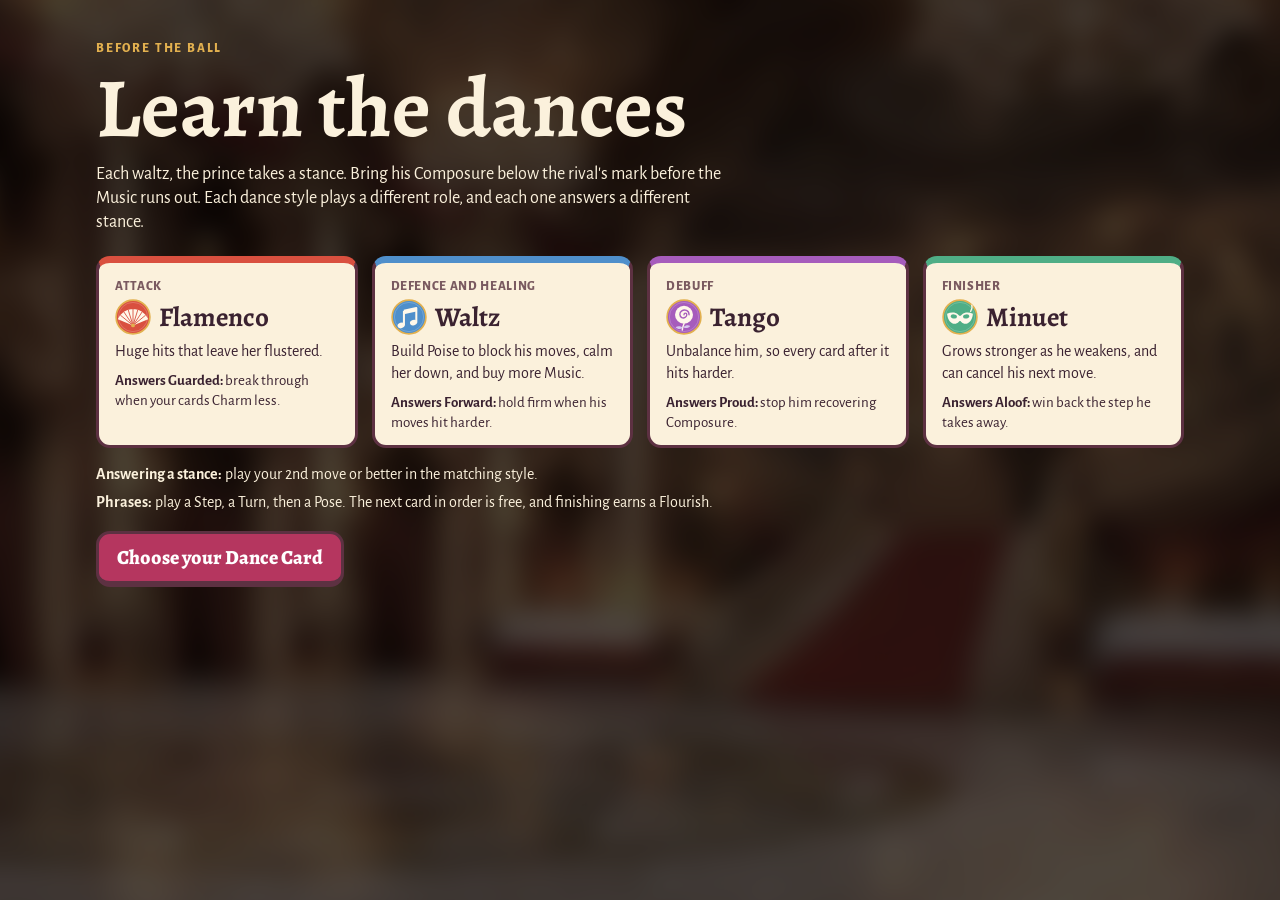
==== webapp/index.html @ 8c0071e8 "Add In Waiting concept Playable concept of the Ball, the game plan and the rules prototype. Placehol" ====
<!doctype html>
<html lang="en">
<head>
  <meta charset="utf-8">
  <meta name="viewport" content="width=device-width, initial-scale=1">
  <title>In Waiting: The Ball</title>
  <link rel="preconnect" href="https://fonts.googleapis.com">
  <link href="https://fonts.googleapis.com/css2?family=Alegreya:wght@500;700;800&family=Alegreya+Sans:wght@500;700;800&display=swap" rel="stylesheet">
  <link rel="stylesheet" href="style.css">
</head>
<body>
  <section id="intro" class="screen">
    <div class="setup-inner intro-inner">
      <p class="eyebrow">Before the Ball</p>
      <h1>Learn the dances</h1>
      <p class="lede">Each waltz, the prince takes a stance. Bring his Composure below the rival's mark before the Music runs out. Each dance style plays a different role, and each one answers a different stance.</p>
      <div class="styles">
        <article class="style-card" style="--accent: var(--flamenco)">
          <span class="role">Attack</span>
          <h2><img class="style-logo-big" src="assets/icons/flamenco.svg" alt="">Flamenco</h2>
          <p>Huge hits that leave her flustered.</p>
          <p class="answers"><strong>Answers Guarded:</strong> break through when your cards Charm less.</p>
        </article>
        <article class="style-card" style="--accent: var(--waltz)">
          <span class="role">Defence and healing</span>
          <h2><img class="style-logo-big" src="assets/icons/waltz.svg" alt="">Waltz</h2>
          <p>Build Poise to block his moves, calm her down, and buy more Music.</p>
          <p class="answers"><strong>Answers Forward:</strong> hold firm when his moves hit harder.</p>
        </article>
        <article class="style-card" style="--accent: var(--tango)">
          <span class="role">Debuff</span>
          <h2><img class="style-logo-big" src="assets/icons/tango.svg" alt="">Tango</h2>
          <p>Unbalance him, so every card after it hits harder.</p>
          <p class="answers"><strong>Answers Proud:</strong> stop him recovering Composure.</p>
        </article>
        <article class="style-card" style="--accent: var(--minuet)">
          <span class="role">Finisher</span>
          <h2><img class="style-logo-big" src="assets/icons/minuet.svg" alt="">Minuet</h2>
          <p>Grows stronger as he weakens, and can cancel his next move.</p>
          <p class="answers"><strong>Answers Aloof:</strong> win back the step he takes away.</p>
        </article>
      </div>
      <div class="basics">
        <p><strong>Answering a stance:</strong> play your 2nd move or better in the matching style.</p>
        <p><strong>Phrases:</strong> play a Step, a Turn, then a Pose. The next card in order is free, and finishing earns a Flourish.</p>
      </div>
      <button id="introGo" class="end-button">Choose your Dance Card</button>
    </div>
  </section>

  <section id="setup" class="screen" hidden>
    <div class="setup-inner">
      <p class="eyebrow">Proof of concept</p>
      <h1>The Ball</h1>
      <p class="lede">Three rounds of three waltzes with the prince. Before each round, the rival dances with him, and where she leaves his Composure sets your gold mark. Beat it before the Music runs out to earn Hearts, or reach 0 to sweep him off his feet. Your total Hearts decide how the night ends.</p>
      <h2>Choose your Dance Card</h2>
      <div id="builds" class="builds"></div>
      <p class="fine">These decks stand in for a month of preparation.</p>
    </div>
  </section>

  <section id="ball" class="screen" hidden>
    <div id="stage" class="stage">
      <svg id="stageSvg" viewBox="0 0 800 400" preserveAspectRatio="xMidYMax slice" role="img" aria-label="The couple dancing">
        <defs>
          <radialGradient id="spot">
            <stop offset="0%" stop-color="#fff3d2" stop-opacity=".9"/>
            <stop offset="55%" stop-color="#ffe6b4" stop-opacity=".42"/>
            <stop offset="100%" stop-color="#ffe6b4" stop-opacity="0"/>
          </radialGradient>
          <linearGradient id="shade" x1="0" y1="0" x2="0" y2="1">
            <stop offset="0%" stop-color="#12050b" stop-opacity=".78"/>
            <stop offset="55%" stop-color="#12050b" stop-opacity=".42"/>
            <stop offset="100%" stop-color="#12050b" stop-opacity=".22"/>
          </linearGradient>
          <radialGradient id="glow" cx="50%" cy="50%" r="72%">
            <stop offset="55%" stop-color="#000" stop-opacity="0"/>
            <stop offset="100%" stop-color="#14060c" stop-opacity=".62"/>
          </radialGradient>
        </defs>
        <g id="arches">
          <image href="assets/reference/ballroom.jpg" x="-30" y="-124" width="860" height="520" preserveAspectRatio="xMidYMax slice"/>
        </g>
        <rect width="800" height="400" fill="url(#shade)"/>
        <rect width="800" height="400" fill="url(#glow)"/>
        <g id="couple" transform="translate(400 276) scale(.72) translate(-400 -344)">
          <ellipse cx="400" cy="230" rx="185" ry="165" fill="url(#spot)"/>
          <ellipse cx="400" cy="350" rx="150" ry="10" fill="#000" opacity=".3"/>
          <image id="mistress" class="dancer" x="205" y="64" width="390" height="290" preserveAspectRatio="xMidYMax meet"/>
        </g>
      </svg>
      <div id="floaters"></div>
    </div>

    <figure class="portrait left">
      <img id="leftFace" src="assets/reference/mistress.png" alt="Your mistress">
    </figure>
    <figure id="princePortrait" class="portrait right">
      <img id="princeFace" src="assets/reference/prince.png" alt="The prince">
    </figure>
    <div id="leftName" class="namecard">Your Mistress</div>
    <div id="intent" class="intent"></div>
    <div id="speech" class="speech" hidden></div>
    <div id="herSpeech" class="speech her-speech" hidden></div>

    <header class="topbar">
      <div class="top-left"><strong>The Ball</strong><span id="danceLabel"></span></div>
      <div class="top-mid"><span class="heart">&#9829;</span><span id="hearts">0</span></div>
      <div class="top-actions">
        <details class="dev-menu">
          <summary class="top-button">Dev</summary>
          <div class="dev-panel">
            <label class="dev-mood">Mood
              <select id="devMood">
                <option value="">Auto</option>
                <option value="Forward">Forward (Waltz)</option>
                <option value="Guarded">Guarded (Flamenco)</option>
                <option value="Proud">Proud (Tango)</option>
                <option value="Aloof">Aloof (Minuet)</option>
              </select>
            </label>
            <button id="testStomp" class="top-button">Test stomp</button>
            <button id="testAttack" class="top-button">Test attack</button>
            <button id="testClap" class="top-button">Test clap</button>
          </div>
        </details>
        <button id="journalBtn" class="top-button">Journal</button>
        <button id="mute" class="top-button">Sound on</button>
        <button id="quit" class="top-button">New Ball</button>
      </div>
    </header>

    <div class="plate prince-plate">
      <div class="music-coin">
        <strong id="musicNum"></strong>
        <span>Music</span>
      </div>
      <div class="plate-name"><strong>The Prince</strong><span id="statusWord"></span></div>
      <div class="plate-meter">
        <div class="meter tall"><div id="composureFill"></div><div id="paceMark" title="Where the rival was at this point"></div><div id="passMark" title="The rival's mark"></div></div>
        <strong id="composureNum"></strong>
      </div>
      <div class="stance" id="stancePanel"></div>
      <small id="musicCost"></small>
      <div class="meter hidden-meter"><div id="musicFill"></div></div>
    </div>

    <div id="phrase" class="phrase" aria-label="Your dance phrase">
      <span class="beat" data-i="0">1 Step</span><i></i>
      <span class="beat" data-i="1">2 Turn</span><i></i>
      <span class="beat" data-i="2">3 Pose</span>
    </div>
    <div id="hand" class="hand"></div>
    <div id="cardZoom" class="card-zoom" hidden></div>

    <div id="play" class="controls">
      <div class="plate mistress-plate">
        <div class="plate-name"><span class="fluster-label">Fluster <em id="flusterNum"></em></span></div>
        <div class="plate-meter">
          <div class="meter tall"><div id="flusterFill"></div></div>
          <div class="shield"><strong id="poise">0</strong></div>
        </div>
      </div>
      <div class="steps-orb"><strong><span id="steps">0</span><small id="stepsMax"></small></strong><span>Steps</span></div>
      <button id="endMeasure" class="end-button" disabled>End measure</button>
      <div class="pile draw-pile" title="Draw pile"><strong id="drawCount">0</strong><span>Draw</span></div>
      <div class="pile discard-pile" title="Discard pile"><strong id="discardCount">0</strong><span>Used</span></div>
    </div>

    <aside id="journal" class="journal" hidden>
      <div class="panel"><h3>This round</h3><ol id="programme" class="programme"></ol></div>
      <div class="panel"><h3>Dance Card <span id="deckLeft"></span></h3><p class="hint" id="weakness"></p></div>
      <div class="panel log-panel"><h3>What happened</h3><ul id="log"></ul></div>
    </aside>

    <div id="editor" class="editor" hidden>
      <div class="editor-head">
        <div><h3 id="editorTitle"></h3><p id="editorText" class="hint"></p></div>
        <button id="editorGo" class="end-button">Dance</button>
      </div>
      <div id="editorCards" class="editor-cards"></div>
    </div>

    <div id="keyArt" class="key-art" hidden>
      <div class="key-frame">
        <button id="keyClose" class="key-close" aria-label="Close">&times;</button>
        <img id="keyImage" src="assets/reference/keyart.jpg" alt="">
        <div class="key-title"><span id="keyKind"></span><strong id="keyName"></strong><p id="keyLine"></p></div>
      </div>
      <div id="keyPetals" class="key-petals" aria-hidden="true"></div>
    </div>

    <div id="banner" class="banner" hidden></div>
    <button id="skip" class="pill-button skip" hidden>Skip</button>
  </section>

  <section id="result" class="screen" hidden>
    <div class="result-inner">
      <p class="eyebrow" id="resultEyebrow"></p>
      <h1 id="resultTitle"></h1>
      <p class="lede" id="resultText"></p>
      <div class="result-actions">
        <button id="again" class="primary">Same Ball again</button>
        <button id="change" class="ghost">Try another deck</button>
      </div>
    </div>
  </section>

  <script type="module" src="app.js"></script>
</body>
</html>
---- webapp/style.css ----
:root {
  --ink: #3a2230;
  --ink-soft: #7a5a60;
  --cream: #fbf1dc;
  --cream-2: #f3e2c2;
  --edge: #5d3142;
  --gold: #e2b04f;
  --gold-deep: #b57f24;
  --plum: #6f2f5e;
  --berry: #b5365f;
  --teal: #5fb6b5;
  --good: #3d9a5f;
  --bad: #c9453f;
  --silhouette: #1b0e17;
  --flamenco: #d9503f;
  --waltz: #4f8fcb;
  --tango: #a65cbc;
  --minuet: #4fae86;
  --secret: #d9a33e;
  --wild: #a98d72;
  --display: Alegreya, Georgia, serif;
  --ui: "Alegreya Sans", system-ui, sans-serif;
}

* { box-sizing: border-box; }
[hidden] { display: none !important; }
html { background: #170d14; }
body { margin: 0; min-height: 100vh; color: var(--ink); font-family: var(--ui); font-size: 16px; line-height: 1.35; position: relative; overflow-x: hidden; }
body::before {
  content: ""; position: fixed; inset: -40px; z-index: -1;
  background: url("assets/reference/backdrop.jpg") center / cover no-repeat, url("assets/reference/ballroom.jpg") center / cover no-repeat;
  filter: blur(14px) brightness(.32) saturate(.85);
}
h1, h2, h3 { font-family: var(--display); margin: 0; }
button { font: inherit; cursor: pointer; }
button:focus-visible { outline: 3px solid #fff; outline-offset: 2px; }

/* Start and result screens */
.screen { min-height: 100vh; }
#setup, #result { color: #fbf1dc; }
.setup-inner, .result-inner { max-width: 1120px; margin: 0 auto; padding: 56px 16px; }
.eyebrow { color: var(--gold); letter-spacing: .14em; text-transform: uppercase; font-size: 13px; font-weight: 800; margin: 0 0 8px; }
h1 { font-size: clamp(48px, 8vw, 84px); line-height: 1; margin-bottom: 12px; }
h2 { font-size: 28px; margin: 28px 0 12px; }
.lede { font-size: 18px; max-width: 64ch; margin: 0; }
.fine { color: #cdb9ad; font-size: 14px; }
.builds { display: grid; grid-template-columns: repeat(auto-fill, minmax(280px, 1fr)); gap: 14px; }
.build { text-align: left; color: var(--ink); background: var(--cream); border: 3px solid var(--edge); border-bottom-width: 6px; border-radius: 14px; padding: 12px 16px; transition: transform .12s; }
.build:hover { transform: translateY(-3px); }
.build strong { display: block; font-family: var(--display); font-size: 23px; color: var(--accent, var(--edge)); filter: brightness(.8); }
.build span { color: var(--ink-soft); font-size: 15px; }
.result-inner { text-align: center; padding-top: 16vh; }
.result-inner .lede { margin: 0 auto; }
.result-actions { display: flex; gap: 12px; justify-content: center; margin-top: 24px; flex-wrap: wrap; }

/* The scene fills the window and everything floats on top of it */
#ball { position: fixed; inset: 0; overflow: hidden; }
.stage { position: absolute; inset: 0; }
.stage svg { display: block; width: 100%; height: 100%; }
.stage.shake { animation: shake .42s; }
@keyframes shake { 0%, 100% { transform: none; } 20% { transform: translateX(-10px); } 40% { transform: translateX(9px); } 60% { transform: translateX(-5px); } 80% { transform: translateX(3px); } }
.dancer line, .dancer polyline { stroke: var(--silhouette); stroke-linecap: round; stroke-linejoin: round; fill: none; }
.dancer circle, .dancer path { fill: var(--silhouette); }
.dancer { filter: drop-shadow(0 0 var(--aura, 7px) var(--aura-color, rgba(255, 236, 190, .8))); transition: filter .25s; }
.dancer.rival { --silhouette: #6a1226; }

#floaters { position: absolute; inset: 0; pointer-events: none; }
.floater {
  position: absolute; left: 50%; top: 30%; transform: translateX(-50%); padding: 4px 16px; border-radius: 12px; white-space: nowrap;
  font-family: var(--display); font-weight: 800; font-size: clamp(24px, 2.6vw, 38px); color: var(--ink) !important;
  background: var(--cream); border: 3px solid var(--edge); box-shadow: 0 6px 14px rgba(0, 0, 0, .35); animation: rise 1.1s ease-out forwards;
}
@keyframes rise { from { opacity: 0; transform: translate(-50%, 16px) scale(.9); } 18% { opacity: 1; transform: translate(-50%, 0) scale(1.05); } to { opacity: 0; transform: translate(-50%, -46px); } }

.portrait { position: absolute; bottom: 23vh; margin: 0; width: clamp(150px, 19vw, 340px); aspect-ratio: 4 / 5; z-index: 3; }
.portrait img { display: block; width: 100%; height: 100%; object-fit: cover; object-position: center top; border: 5px solid var(--gold); outline: 3px solid var(--edge); border-radius: 50% 50% 16px 16px / 34% 34% 16px 16px; box-shadow: 0 12px 26px rgba(0, 0, 0, .45); background: var(--cream); }
.portrait.left { left: 2.2vw; }
.portrait.right { right: 2.2vw; }
.portrait figcaption { position: absolute; left: 50%; bottom: -12px; transform: translateX(-50%); white-space: nowrap; padding: 2px 14px; font-family: var(--display); font-weight: 800; color: var(--ink); background: var(--cream); border: 3px solid var(--edge); border-radius: 10px; }
.portrait.react { animation: portraitReact .4s ease-out; }
@keyframes portraitReact { 35% { transform: translateY(-8px) scale(1.03); } }


.pill, .pill-button { color: var(--ink); background: var(--cream); border: 3px solid var(--edge); border-radius: 12px; padding: 5px 13px; font-weight: 800; box-shadow: 0 4px 0 var(--edge); }
.pill-button:hover { background: #fff; }
.title strong { font-family: var(--display); font-size: 20px; margin-right: 8px; }
.title span { color: var(--ink-soft); }
.top-actions { display: flex; gap: 8px; align-items: center; flex-wrap: wrap; justify-content: flex-end; }
.heart { color: var(--berry); margin-right: 5px; }

.panel { background: var(--cream); border: 3px solid var(--edge); border-radius: 14px; padding: 9px 13px; box-shadow: 0 5px 0 rgba(60, 25, 40, .75); }
.panel p { margin: 3px 0 0; font-size: 15px; }
.stance { position: absolute; top: 64px; left: 2.2vw; width: clamp(190px, 19vw, 340px); z-index: 5; }
.stance-name { font-family: var(--display); font-size: 24px; font-weight: 800; line-height: 1.05; }
.answered { color: var(--good); font-weight: 800; }
.need { color: var(--plum); font-weight: 800; }
.pace { color: var(--ink-soft); }
.pace.ahead { color: var(--good); font-weight: 800; }

/* The bubble rising from the prince, like a customer's next move */
.intent {
  position: absolute; right: calc(2.2vw + clamp(150px, 19vw, 340px) * .18); top: 64px; max-width: clamp(220px, 23vw, 380px); z-index: 5; display: flex; gap: 10px; align-items: center;
  padding: 10px 16px; background: #fff; color: var(--ink); border: 3px solid var(--edge); border-radius: 26px; box-shadow: 0 6px 16px rgba(0, 0, 0, .35);
}
.intent::before, .intent::after { content: ""; position: absolute; background: #fff; border: 3px solid var(--edge); border-radius: 50%; }
.intent::before { width: 18px; height: 18px; right: 34%; bottom: -14px; }
.intent::after { width: 10px; height: 10px; right: 29%; bottom: -26px; }
.intent-icon { flex: none; display: grid; place-items: center; width: 40px; height: 40px; font-size: 22px; color: #fff; background: var(--plum); border-radius: 50%; }
.intent strong { display: block; font-family: var(--display); font-style: italic; font-size: clamp(16px, 1.25vw, 20px); line-height: 1.15; }
.intent span { font-weight: 800; color: var(--bad); }
.intent.skipped { opacity: .55; text-decoration: line-through; }

.speech {
  position: absolute; right: calc(2.2vw + clamp(150px, 19vw, 340px) + 14px); bottom: 42vh; max-width: 24vw; z-index: 5; padding: 9px 15px;
  font-family: var(--display); font-size: clamp(17px, 1.4vw, 23px); font-weight: 700; font-style: italic; line-height: 1.15;
  background: #fff; color: var(--ink); border: 3px solid var(--edge); border-radius: 16px 16px 3px 16px; box-shadow: 0 6px 16px rgba(0, 0, 0, .35); animation: speechIn .2s ease-out;
}
@keyframes speechIn { from { opacity: 0; transform: translateY(8px) scale(.96); } }

/* Bottom-left plate: who you're dancing with, how far along, and how much music is left */
.nameplate { position: absolute; left: 1.6vw; bottom: 16px; z-index: 6; display: flex; align-items: center; width: clamp(290px, 30vw, 460px); }
.music-coin {
  flex: none; position: relative; z-index: 1; display: flex; flex-direction: column; align-items: center; justify-content: center; width: 86px; height: 86px; margin-right: -22px;
  color: #fff; background: radial-gradient(circle at 40% 30%, #8d4579, var(--plum)); border: 4px solid var(--gold); outline: 3px solid var(--edge); border-radius: 50%;
}
.music-coin .note { font-size: 13px; line-height: 1; }
.music-coin strong { font-family: var(--display); font-size: 32px; line-height: .95; }
.music-coin span:last-child { font-size: 11px; font-weight: 800; letter-spacing: .04em; }
.plate-body { flex: 1; min-width: 0; padding: 7px 14px 8px 32px; background: var(--cream); border: 3px solid var(--edge); border-radius: 14px; box-shadow: 0 5px 0 rgba(60, 25, 40, .75); }
.plate-name { display: flex; justify-content: space-between; gap: 8px; align-items: baseline; }
.plate-name strong { font-family: var(--display); font-size: 20px; }
.plate-name span { color: var(--berry); font-weight: 800; font-size: 14px; }
.plate-meter { display: flex; gap: 8px; align-items: center; }
.plate-meter strong { flex: none; font-size: 14px; }
.plate-body small { color: var(--ink-soft); font-size: 13px; }
.meter { position: relative; flex: 1; height: 8px; border-radius: 6px; background: #d9c3a0; overflow: hidden; }
.meter.tall { height: 18px; overflow: visible; border: 2px solid var(--edge); background: #e9d6b4; }
.meter div { position: absolute; inset: 0 auto 0 0; transition: width .45s ease; }
#composureFill { background: linear-gradient(90deg, #8f2f4a, var(--berry)); border-radius: 4px; }
#passMark, #paceMark { inset: -5px auto -5px auto; width: 5px; border-radius: 2px; z-index: 2; transition: left .3s; }
#passMark { background: var(--gold); box-shadow: 0 0 0 2px var(--edge); }
#paceMark { width: 3px; background: #fff; box-shadow: 0 0 0 1px var(--edge); }
#flusterFill { background: var(--bad); }
.hidden-meter { display: none; }

/* Cards fan out at the bottom, like a hand being held up */
.phrase { position: absolute; left: 50%; transform: translateX(-50%); bottom: clamp(196px, 27vh, 300px); z-index: 6; display: flex; align-items: center; gap: 4px; padding: 3px 8px; background: rgba(40, 18, 30, .78); border-radius: 16px; }
.phrase i { width: 12px; height: 2px; background: #c7a98e; }
.beat { padding: 1px 10px; border-radius: 12px; font-size: 13px; font-weight: 800; color: #e6d2bd; }
.beat.done { color: var(--ink); background: var(--gold); }
.beat.next { color: var(--ink); background: #bfeced; }
.hand { position: absolute; left: 50%; transform: translateX(-50%); bottom: -14px; z-index: 7; display: flex; justify-content: center; }
.card {
  position: relative; display: flex; flex-direction: column; flex: none; width: clamp(128px, 11.5vw, 190px); height: clamp(190px, 27vh, 290px); margin: 0 -9px; padding: 0; text-align: left; overflow: hidden;
  color: var(--ink); background: var(--cream); border: 4px solid var(--c, var(--wild)); outline: 2px solid var(--edge); border-radius: 12px;
  transform: rotate(var(--tilt, 0deg)) translateY(var(--drop, 0px)); transform-origin: 50% 110%; box-shadow: 0 6px 12px rgba(0, 0, 0, .4); transition: transform .14s, box-shadow .14s;
}
.card:hover:not(:disabled) { transform: translateY(-26px) scale(1.06); z-index: 5; box-shadow: 0 14px 22px rgba(0, 0, 0, .5); }
.card:disabled { filter: saturate(.55) brightness(.82); cursor: default; }
.card.dead { filter: grayscale(.8) brightness(.8); }
.card.free { outline: 3px solid var(--teal); box-shadow: 0 0 18px rgba(95, 182, 181, .9); }
.card.answers { outline: 3px solid var(--gold); box-shadow: 0 0 20px rgba(226, 176, 79, .95); }
.card .art { display: block; flex: none; width: 100%; height: 40%; background: linear-gradient(180deg, #f6d394, #d98a5c); }
.card .art .dancer { filter: none; }
.card .beat-tag { position: absolute; top: 5px; left: 5px; padding: 0 7px; font-size: 12px; font-weight: 800; color: #fff; background: var(--c, var(--wild)); border: 2px solid var(--edge); border-radius: 8px; }
.card .ribbon { position: absolute; top: 5px; right: 5px; padding: 0 7px; font-size: 12px; font-weight: 800; color: var(--ink); background: var(--gold); border: 2px solid var(--edge); border-radius: 8px; }
.card .ribbon.flow { background: #bfeced; }
.card .body { display: flex; flex-direction: column; flex: 1; min-height: 0; padding: 5px 9px 7px; }
.card .name { font-family: var(--display); font-size: clamp(16px, 1.3vw, 21px); font-weight: 800; line-height: 1.05; }
.card .kind { color: var(--ink-soft); font-size: 12px; font-weight: 800; }
.card .effect { list-style: none; margin: 4px 0 0; padding: 0; font-size: clamp(13px, 1vw, 16px); font-weight: 700; }
.card .effect li { line-height: 1.2; }

/* Bottom right: end the measure, with your steps and defence beside it */
.controls { position: absolute; right: 1.6vw; bottom: 16px; z-index: 6; display: grid; grid-template-columns: auto 1fr; gap: 8px 10px; align-items: center; width: clamp(280px, 26vw, 400px); }
.steps-coin { display: grid; place-items: center; width: 64px; height: 64px; color: #fff; background: radial-gradient(circle at 40% 30%, #57a7a6, #2d7777); border: 4px solid var(--gold); outline: 3px solid var(--edge); border-radius: 50%; }
.steps-coin strong { font-family: var(--display); font-size: 25px; line-height: 1; }
.steps-coin span { font-size: 11px; font-weight: 800; margin-top: -10px; }
.end-button { color: #fff; background: var(--berry); border: 3px solid var(--edge); border-bottom-width: 6px; border-radius: 14px; padding: 10px 18px; font-family: var(--display); font-size: 20px; font-weight: 800; }
.end-button:hover:not(:disabled) { filter: brightness(1.12); }
.end-button:disabled { filter: saturate(.4) brightness(.8); cursor: default; }
.shield-row { grid-column: 1 / -1; display: flex; align-items: center; gap: 8px; }
.fluster { flex: 1; padding: 5px 12px; background: var(--cream); border: 3px solid var(--edge); border-radius: 12px; font-weight: 800; font-size: 14px; }
.fluster em { font-style: normal; color: var(--bad); }
.shield { flex: none; display: grid; place-items: center; width: 60px; height: 66px; color: #fff; background: linear-gradient(160deg, #7196c7, #3e6498); border: 3px solid var(--edge); border-radius: 12px 12px 50% 50%; }
.shield strong { font-family: var(--display); font-size: 24px; line-height: 1; }
.shield span { font-size: 11px; font-weight: 800; margin-top: -12px; }

.journal { position: absolute; top: 64px; right: 16px; bottom: 16px; width: clamp(260px, 24vw, 380px); z-index: 9; display: flex; flex-direction: column; gap: 10px; overflow: auto; }
.journal h3 { font-size: 19px; }
.hint { color: var(--ink-soft); font-size: 14px; }
.programme { margin: 0; padding: 0; list-style: none; }
.programme li { display: flex; justify-content: space-between; padding: 2px 0; color: var(--ink-soft); }
.programme li.now { color: var(--ink); font-weight: 800; }
.programme li.done { opacity: .6; }
.log-panel { flex: 1; min-height: 100px; overflow: auto; }
#log { list-style: none; margin: 0; padding: 0; font-size: 14px; color: var(--ink-soft); }
#log li { padding: 2px 0; }
#log li.good { color: var(--good); }
#log li.bad { color: var(--bad); }

.editor { position: absolute; top: 50%; left: 50%; transform: translate(-50%, -50%); width: min(860px, 92vw); max-height: 86vh; overflow: auto; z-index: 10; padding: 14px; background: var(--cream); border: 4px solid var(--edge); border-radius: 16px; box-shadow: 0 16px 40px rgba(0, 0, 0, .55); }
.editor-head { display: flex; justify-content: space-between; gap: 12px; align-items: flex-start; margin-bottom: 10px; }
.editor-head h3 { font-size: 24px; }
.editor-head p { margin: 2px 0 0; }
.editor-cards { display: grid; grid-template-columns: repeat(auto-fill, minmax(150px, 1fr)); gap: 7px; }
.tile { text-align: left; color: var(--ink); background: #e9d9bb; border: 2px solid #b79d7b; border-left: 6px solid var(--c, var(--wild)); border-radius: 8px; padding: 5px 8px; opacity: .6; }
.tile.on { opacity: 1; background: #fff8ea; border-color: var(--edge); border-left-color: var(--c, var(--wild)); }
.tile.good { box-shadow: 0 0 0 2px var(--gold); }
.tile strong { display: block; font-size: 14px; font-weight: 800; }
.tile span { display: block; font-size: 12px; color: var(--ink-soft); }

.banner { position: absolute; left: 50%; top: 34%; transform: translate(-50%, -50%); z-index: 12; min-width: min(520px, 90vw); padding: 14px 28px; text-align: center; font-family: var(--display); font-size: clamp(26px, 3vw, 42px); font-weight: 800; line-height: 1.1; color: var(--ink); background: var(--cream); border: 4px solid var(--edge); border-radius: 16px; box-shadow: 0 12px 30px rgba(0, 0, 0, .5); animation: fade .22s; }
.banner small { display: block; font-family: var(--ui); font-size: 16px; font-weight: 700; color: var(--ink-soft); margin-top: 5px; }
@keyframes fade { from { opacity: 0; } }
.skip { position: absolute; right: 18px; bottom: 18px; z-index: 12; }

/* Characters stand in the scene, cut out, with the interface in front of them */
.portrait { bottom: 0; width: auto; height: clamp(320px, 74vh, 900px); aspect-ratio: auto; z-index: 2; pointer-events: none; }
.portrait img { height: 100%; width: auto; max-width: none; object-fit: contain; object-position: bottom; border: 0; outline: 0; border-radius: 0; background: none; box-shadow: none; filter: drop-shadow(0 10px 18px rgba(20, 5, 12, .55)); }
.portrait.left { left: -1vw; }
.portrait.right { right: -1vw; }
.stance { left: 50%; transform: translateX(-50%); top: 12px; width: clamp(240px, 26vw, 420px); text-align: center; }
.intent { right: 2vw; top: 62px; max-width: clamp(220px, 24vw, 380px); }
.intent::before { right: 58%; }
.intent::after { right: 62%; }
.speech { right: 26vw; bottom: 46vh; max-width: 20vw; }
.nameplate { width: clamp(250px, 24vw, 380px); left: 1.2vw; }
.controls { width: clamp(230px, 22vw, 340px); right: 1.2vw; }
.card { width: clamp(106px, 8.8vw, 150px); height: clamp(165px, 25vh, 240px); margin: 0 -5px; }
.phrase { bottom: clamp(172px, 26vh, 250px); }
.floater { top: 24%; }

@media (max-width: 900px) {
  #ball { position: static; display: flex; flex-direction: column; gap: 8px; padding: 8px; min-height: 100vh; }
  .stage { position: relative; inset: auto; height: 42vh; min-height: 230px; border-radius: 12px; overflow: hidden; order: 2; }
  .topbar { position: static; order: 1; flex-wrap: wrap; }
  .portrait { position: absolute; bottom: auto; top: calc(58px + 42vh - 120px); height: 120px; }
  .stance, .nameplate, .controls, .phrase, .hand, .journal { position: static; transform: none; width: auto; order: 3; }
  .stance { text-align: left; }
  .stance { order: 2; }
  .intent, .speech { position: absolute; top: auto; bottom: auto; right: 8px; left: 8px; max-width: none; margin-top: 70px; }
  .speech { margin-top: 170px; }
  .hand { flex-wrap: wrap; order: 5; gap: 6px; }
  .card { margin: 0; width: calc(33% - 6px); min-width: 100px; height: 190px; transform: none; }
  .card:hover:not(:disabled) { transform: none; }
  .phrase { order: 4; align-self: center; }
  .controls { order: 6; }
  .floater { font-size: 22px; }
}
@media (prefers-reduced-motion: reduce) { .stage.shake, .floater, .portrait.react, .speech { animation: none; } }
@media (min-width: 901px) {
  .hand { bottom: 12px; }
  .phrase { bottom: calc(clamp(165px, 25vh, 240px) + 26px); }
}
@media (min-width: 901px) {
  .hand { bottom: 34px; }
  .phrase { bottom: calc(clamp(165px, 25vh, 240px) + 50px); }
}

/* Fusion layout: Potionomics characters and warmth, Slay the Spire's big card hand. */
@media (min-width: 901px) {
  .topbar {
    position: absolute; inset: 0 0 auto 0; height: 44px; z-index: 8; display: grid; grid-template-columns: 1fr auto 1fr; align-items: center; gap: 12px; padding: 0 14px;
    color: var(--cream); background: linear-gradient(180deg, #3b1c2c, #2a1320); border-bottom: 2px solid var(--gold-deep); box-shadow: 0 3px 10px rgba(0, 0, 0, .5);
  }
  .top-left strong { font-family: var(--display); font-size: 21px; margin-right: 10px; }
  .top-left span { color: #d9c2ac; }
  .top-mid { font-weight: 800; font-size: 18px; }
  .heart { color: #ef6a86; margin-right: 6px; }
  .top-actions { flex-wrap: nowrap; }
  .top-button { color: var(--cream); background: rgba(255, 255, 255, .08); border: 1px solid rgba(255, 255, 255, .25); border-radius: 8px; padding: 3px 10px; font-weight: 700; }
  .top-button:hover { background: rgba(255, 255, 255, .2); }

  .portrait { height: clamp(300px, 68vh, 860px); bottom: 12vh; }
  .portrait.left { left: 0; }
  .portrait.right { right: 0; }

  .center-hud { position: absolute; top: 54px; left: 50%; transform: translateX(-50%); z-index: 6; display: flex; align-items: center; gap: 8px; }
  .music-coin { width: 68px; height: 68px; margin: 0; flex: none; }
  .music-coin strong { font-size: 27px; }
  .music-coin span:last-child { font-size: 10px; }
  .stance-box { position: relative; }
  .stance { position: static; transform: none; width: clamp(240px, 24vw, 380px); padding: 5px 12px; text-align: left; }
  .stance-name { font-size: 20px; }
  .panel.stance p { font-size: 14px; }
  .stance-box small { display: block; margin-top: 7px; color: var(--cream); font-size: 13px; font-weight: 700; text-shadow: 0 1px 3px #000; }

  .plate { position: absolute; z-index: 6; width: clamp(240px, 21vw, 340px); padding: 5px 11px 7px; background: var(--cream); border: 3px solid var(--edge); border-radius: 12px; box-shadow: 0 4px 0 rgba(60, 25, 40, .8); }
  .prince-plate { right: 1.4vw; bottom: calc(clamp(210px, 33vh, 340px) + 24px); }
  .mistress-plate { left: 1.4vw; bottom: calc(clamp(210px, 33vh, 340px) + 24px); }
  .fluster-label { color: var(--ink-soft) !important; }
  .fluster-label em { font-style: normal; color: var(--bad); }
  #flusterFill { background: var(--bad); border-radius: 4px; height: 100%; }
  .shield { width: 34px; height: 36px; flex: none; }
  .shield strong { font-size: 18px; }

  .intent { top: 58px; right: 2vw; }
  .speech { right: 25vw; bottom: 50vh; }
  .floater { top: 30%; }

  .hand { left: 50%; bottom: 8px; transform: translateX(-50%); z-index: 8; }
  .card { width: clamp(150px, 13.4vw, 240px); height: clamp(210px, 33vh, 340px); margin: 0 -14px; border-width: 5px; border-radius: 14px; }
  .card:hover:not(:disabled) { transform: translateY(-34px) scale(1.14); z-index: 6; }
  .card .name { display: block; flex: none; padding: 6px 8px 5px 8px; text-align: center; font-size: clamp(16px, 1.25vw, 22px); line-height: 1.02; background: var(--cream-2); border-bottom: 2px solid var(--edge); }
  .card .art { height: 42%; flex: none; border-bottom: 2px solid var(--edge); }
  .card .body { padding: 5px 10px 6px; text-align: center; }
  .card .effect { font-size: clamp(14px, 1.08vw, 18px); }
  .card .beat-tag { top: auto; left: 50%; transform: translate(-50%, -50%); bottom: auto; z-index: 2; margin-top: 0; }
  .card .ribbon { top: auto; bottom: 5px; right: 50%; transform: translateX(50%); }
  .phrase { bottom: calc(clamp(210px, 33vh, 340px) + 34px); z-index: 7; }

  .controls { position: static; display: contents; width: auto; }
  .steps-orb { position: absolute; left: calc(50% - clamp(150px, 13.4vw, 240px) * 3.1); bottom: 24px; z-index: 9; display: grid; place-items: center; width: clamp(86px, 7.4vw, 120px); height: clamp(86px, 7.4vw, 120px); color: #fff; background: radial-gradient(circle at 38% 30%, #79d0c8, #216b6b 70%); border: 5px solid var(--gold); outline: 3px solid var(--edge); border-radius: 50%; box-shadow: 0 0 22px rgba(95, 182, 181, .75); }
  .steps-orb strong { font-family: var(--display); font-size: clamp(28px, 2.5vw, 40px); line-height: 1; }
  .steps-orb small { font-size: .55em; opacity: .85; }
  .steps-orb > span { margin-top: -12px; font-size: 12px; font-weight: 800; }
  #endMeasure { position: absolute; right: 8.4vw; bottom: 110px; z-index: 9; padding: 10px 22px; font-size: 21px; }
  .pile { position: absolute; bottom: 14px; z-index: 9; display: grid; place-items: center; width: 64px; height: 82px; color: var(--ink); background: var(--cream); border: 3px solid var(--edge); border-radius: 9px; box-shadow: 4px 4px 0 var(--gold-deep), 6px 6px 0 var(--edge); }
  .pile strong { font-family: var(--display); font-size: 26px; line-height: 1; }
  .pile span { margin-top: -18px; font-size: 12px; font-weight: 800; color: var(--ink-soft); }
  .draw-pile { left: 14px; }
  .discard-pile { right: 20px; }
  .journal { top: 56px; }
  .skip { bottom: 18px; right: 96px; }
}

@media (min-width: 901px) {
  .hand { bottom: 26px; }
  .card .beat-tag { position: static; transform: none; align-self: center; margin: -17px 0 2px; padding: 0 12px; font-size: 13px; letter-spacing: .03em; }
  .card .body { align-items: center; }
  .card .ribbon { bottom: auto; top: 6px; right: 6px; transform: none; font-size: 12px; }
  .phrase { bottom: calc(clamp(210px, 33vh, 340px) + 48px); }
  .prince-plate, .mistress-plate { bottom: calc(clamp(210px, 33vh, 340px) + 40px); }
}

/* The key art moment for special cards */
.key-art { position: absolute; inset: 0; z-index: 20; display: grid; place-items: center; overflow: hidden; background: rgba(15, 5, 10, .72); animation: fade .18s; }
.key-frame { position: relative; width: min(84vw, 142vh); aspect-ratio: 16 / 9; overflow: hidden; border: 5px solid var(--gold); outline: 3px solid var(--edge); border-radius: 12px; box-shadow: 0 20px 60px rgba(0, 0, 0, .7); animation: keyIn .4s cubic-bezier(.2, .9, .3, 1.1); }
.key-frame img { display: block; width: 100%; height: 100%; object-fit: cover; animation: keyZoom 2.3s ease-out forwards; }
.key-title { position: absolute; left: 0; right: 0; bottom: 0; padding: 34px 28px 16px; color: #fff; background: linear-gradient(transparent, rgba(30, 8, 16, .85)); }
.key-title span { display: block; font-size: 15px; font-weight: 800; letter-spacing: .12em; text-transform: uppercase; color: var(--gold); }
.key-title strong { font-family: var(--display); font-size: clamp(32px, 4.4vw, 62px); line-height: 1; }
.key-petals { position: absolute; inset: 0; pointer-events: none; }
.key-petals i { position: absolute; top: -30px; width: 16px; height: 24px; border-radius: 60% 40% 60% 40%; background: #b1244a; opacity: .9; animation-name: petal; animation-timing-function: linear; animation-fill-mode: forwards; }
@keyframes keyIn { from { opacity: 0; transform: translateX(-46px) scale(.95); } }
@keyframes keyZoom { from { transform: scale(1.07); } to { transform: scale(1); } }
@keyframes petal { to { transform: translate(-60px, 110vh) rotate(420deg); } }
@media (prefers-reduced-motion: reduce) { .key-frame, .key-frame img, .key-petals i { animation: none; } }
.key-close { position: absolute; top: 12px; right: 12px; z-index: 2; display: grid; place-items: center; width: 44px; height: 44px; padding: 0; font-size: 30px; line-height: 1; color: var(--ink); background: var(--cream); border: 3px solid var(--edge); border-radius: 50%; box-shadow: 0 3px 0 var(--edge); }
.key-close:hover { background: #fff; }

.dev-mood { display: flex; align-items: center; gap: 6px; color: #d9c2ac; font-size: 13px; font-weight: 700; white-space: nowrap; }
.dev-mood select { font: inherit; color: var(--ink); background: var(--cream); border: 1px solid var(--gold-deep); border-radius: 6px; padding: 2px 4px; }

/* The couple is a silhouette image that changes with each move. */
#mistress.rival { filter: brightness(0) invert(.16) sepia(1) saturate(14) hue-rotate(-48deg) drop-shadow(0 0 7px rgba(255, 236, 190, .8)); }
.card img.art { display: block; flex: none; width: 100%; height: 42%; padding: 5px 4px 3px; object-fit: contain; object-position: center bottom; background: linear-gradient(180deg, #f8dcaa, #e5a877); border-bottom: 2px solid var(--edge); }

/* Gentle breathing: each portrait stretches slightly from the bottom, on its own slow rhythm. */
.portrait img { transform-origin: 50% 100%; animation: breathe 4.6s ease-in-out infinite; }
.portrait.right img { animation-duration: 5.2s; animation-delay: -1.7s; }
@keyframes breathe {
  0%, 100% { transform: scale(1, 1); }
  45% { transform: scale(1.006, 1.014); }
}
@media (prefers-reduced-motion: reduce) { .portrait img { animation: none; } }

#editorGo { flex: none; align-self: center; }

.key-title p { margin: 4px 0 0; font-family: var(--display); font-size: clamp(18px, 1.9vw, 27px); font-style: italic; font-weight: 500; color: #fbf1dc; }

/* Always names whoever is standing on the left. */
.namecard { position: absolute; left: 1.4vw; bottom: calc(clamp(210px, 33vh, 340px) + 92px); z-index: 7; padding: 3px 18px; font-family: var(--display); font-size: clamp(17px, 1.4vw, 23px); font-weight: 800; color: var(--ink); background: var(--cream); border: 3px solid var(--edge); border-bottom-width: 5px; border-radius: 10px; }
.namecard.rival-name { color: #fff; background: #7c1a34; }
@media (max-width: 900px) { .namecard { position: static; order: 2; align-self: flex-start; } }

/* Characters run past the bottom of the window, so their cut-off edge never shows. */
@media (min-width: 901px) {
  .portrait { bottom: -4vh; height: clamp(340px, 82vh, 980px); }
  .portrait.left { left: -1vw; }
  .portrait.right { right: -1vw; }
}
.mistress-plate .plate-name { justify-content: flex-end; }

/* The explanation screen before the deck choice */
#intro { color: #fbf1dc; }
.intro-inner { padding-top: 40px; padding-bottom: 32px; }
.styles { display: grid; grid-template-columns: repeat(auto-fit, minmax(230px, 1fr)); gap: 14px; margin: 22px 0 16px; }
.style-card { padding: 12px 16px; color: var(--ink); background: var(--cream); border: 3px solid var(--edge); border-top: 7px solid var(--accent); border-radius: 14px; }
.style-card h2 { margin: 2px 0 6px; font-size: 27px; }
.style-card p { margin: 0 0 8px; }
.style-card .role { font-size: 13px; font-weight: 800; letter-spacing: .05em; text-transform: uppercase; color: var(--ink-soft); }
.style-card .answers { margin: 0; font-size: 15px; }
.basics { margin-bottom: 18px; }
.basics p { margin: 0 0 6px; }

/* Potionomics layout: a low resting hand, one large card in focus, and interface in the corners. */
@media (min-width: 901px) {
  .hand { bottom: calc(clamp(190px, 28vh, 290px) * -0.5); z-index: 8; }
  .card { width: clamp(118px, 9.5vw, 170px); height: clamp(190px, 28vh, 290px); margin: 0 -9px; }
  .card:hover:not(:disabled) { transform: translateY(-34px); z-index: 6; }
  .card .art, .card img.art { height: 46%; }
  .card .name { font-size: clamp(14px, 1.05vw, 18px); padding: 4px 5px; }
  .card .beat-tag { position: absolute; top: 3.2em; left: 5px; margin: 0; font-size: 11px; padding: 0 6px; }
  .phrase { bottom: calc(clamp(190px, 28vh, 290px) * 0.5 + 10px); }

  .card-zoom { position: absolute; left: 50%; top: 9vh; z-index: 14; transform: translateX(-50%); pointer-events: none; animation: zoomIn .13s ease-out; }
  .card-zoom .card { width: clamp(250px, 21vw, 360px); height: clamp(360px, 58vh, 560px); margin: 0; transform: none; filter: none; opacity: 1; box-shadow: 0 16px 40px rgba(0, 0, 0, .6); }
  .card-zoom .card .name { font-size: clamp(22px, 2vw, 34px); padding: 8px; }
  .card-zoom .card .art, .card-zoom .card img.art { height: 50%; }
  .card-zoom .card .beat-tag { position: static; align-self: center; margin: -18px 0 4px; font-size: 15px; padding: 1px 14px; }
  .card-zoom .card .effect { font-size: clamp(17px, 1.5vw, 25px); }
  .card-zoom .card .kind { font-size: 15px; }
  .card-zoom .card.is-faded { filter: saturate(.6) brightness(.85); }
  @keyframes zoomIn { from { opacity: 0; transform: translate(-50%, 16px) scale(.94); } }

  .pile { width: 56px; height: 72px; bottom: 12px; }
  .pile strong { font-size: 22px; }
  .pile span { margin-top: -14px; }
  .plate { width: clamp(230px, 21vw, 340px); }
  .mistress-plate { left: 84px; bottom: 14px; }
  .prince-plate { right: 84px; bottom: 14px; }
  .namecard { left: 84px; bottom: 76px; }
  #endMeasure { right: 84px; bottom: 96px; padding: 7px 18px; font-size: 19px; }
  .steps-orb { left: auto; right: calc(84px + 170px); bottom: 92px; width: 66px; height: 66px; border-width: 3px; box-shadow: 0 0 12px rgba(95, 182, 181, .7); }
  .steps-orb strong { font-size: 24px; }
  .steps-orb > span { font-size: 10px; margin-top: -8px; }
}

/* Conversation layout: two speech bubbles above the dance, a tiny thought bubble, and a hand that barely peeks in. */
@media (min-width: 901px) {
  .speech { top: 58px; bottom: auto; right: calc(50% - 26vw); left: auto; width: max-content; max-width: 30vw; padding: 10px 20px; font-size: clamp(18px, 1.5vw, 25px); border-radius: 22px 22px 3px 22px; }
  .her-speech { top: 122px; right: auto; left: calc(50% - 26vw); border-radius: 22px 22px 22px 3px; }
  .intent { top: 150px; right: 15vw; left: auto; max-width: none; padding: 6px 13px 6px 7px; border-radius: 24px; gap: 8px; align-items: center; }
  .intent span { font-size: 16px; font-weight: 800; color: var(--bad); }
  .intent-icon { width: 32px; height: 32px; font-size: 17px; }
  .intent::before { right: 32%; bottom: -13px; width: 14px; height: 14px; }
  .intent::after { right: 25%; bottom: -24px; width: 8px; height: 8px; }

  .hand { bottom: calc(clamp(190px, 28vh, 290px) * -0.68); }
  .phrase { bottom: calc(clamp(190px, 28vh, 290px) * 0.32 + 10px); }

  .prince-plate { right: 84px; bottom: 14px; width: clamp(280px, 25vw, 400px); padding-left: 64px; min-height: 104px; }
  .prince-plate .music-coin { position: absolute; left: -30px; top: 50%; transform: translateY(-50%); width: 84px; height: 84px; margin: 0; }
  .stance { position: static; transform: none; width: auto; padding: 2px 0 0; background: none; border: 0; box-shadow: none; text-align: left; }
  .stance-name { display: inline; font-size: 15px; font-family: var(--ui); }
  .stance p { display: inline; margin: 0 0 0 5px; font-size: 13px; }
  .stance p.need, .stance p.answered, .stance p.pace { display: block; margin: 0; }
  .prince-plate small { display: block; color: var(--ink-soft); font-size: 12px; }
  #endMeasure { bottom: 128px; }
  .steps-orb { bottom: 124px; }
  .card-zoom { top: 8vh; }
}
@media (min-width: 901px) {
  #endMeasure { bottom: 172px; right: 84px; }
  .steps-orb { bottom: 164px; right: calc(84px + 170px); }
}

/* The hand is readable at rest, and the card in focus grows from where it sits. */
@media (min-width: 901px) {
  .hand { bottom: calc(clamp(190px, 28vh, 290px) * -0.3); }
  .card { width: clamp(124px, 10.4vw, 180px); }
  .card .effect { font-size: clamp(13px, .95vw, 16px); }
  .phrase { bottom: calc(clamp(190px, 28vh, 290px) * 0.7 + 14px); }
  .card:hover:not(:disabled) { transform: translateY(-10px); }
  .card-zoom { top: auto; bottom: 10px; left: 50%; }
  .card-zoom .card { width: clamp(230px, 18vw, 300px); height: clamp(330px, 48vh, 450px); }
  .card-zoom .card .art, .card-zoom .card img.art { height: 46%; }
  .card-zoom .card .name { font-size: clamp(20px, 1.7vw, 28px); }
  .card-zoom .card .effect { font-size: clamp(16px, 1.3vw, 21px); }
  @keyframes zoomIn { from { opacity: .4; transform: translate(-50%, 30px) scale(.82); } }
}
@media (min-width: 901px) {
  .card { margin: 0 -24px; }
  .card-zoom .card { margin: 0; }
  .mistress-plate { width: clamp(220px, 20vw, 320px); }
  .prince-plate { width: clamp(250px, 22vw, 360px); }
}

/* Each dance style's emblem, on its cards and the opening screen. */
.art-wrap { position: relative; display: block; flex: none; width: 100%; height: 46%; }
.art-wrap img.art { height: 100%; width: 100%; }
.style-logo { position: absolute; right: 5px; bottom: 5px; width: clamp(30px, 2.6vw, 44px); height: auto; filter: drop-shadow(0 2px 3px rgba(0, 0, 0, .45)); }
.card-zoom .style-logo { width: clamp(48px, 4vw, 66px); }
.card-zoom .card .art-wrap { height: 46%; }
.style-logo-big { width: 36px; height: 36px; margin-right: 8px; vertical-align: -9px; }

.style-logo { right: auto; left: 5px; }
.top-button { white-space: nowrap; }
.dev-menu { position: relative; }
.dev-menu summary { list-style: none; cursor: pointer; }
.dev-menu summary::-webkit-details-marker { display: none; }
.dev-panel { position: absolute; top: calc(100% + 8px); right: 0; z-index: 12; display: flex; flex-direction: column; gap: 6px; padding: 9px; background: #3b1c2c; border: 2px solid var(--gold-deep); border-radius: 10px; box-shadow: 0 8px 18px rgba(0, 0, 0, .5); }

.tile { position: relative; }
.tile-logo { position: absolute; top: 50%; right: 6px; width: 26px; height: 26px; transform: translateY(-50%); }
.tile:has(.tile-logo) { padding-right: 36px; }
.card-zoom .card .art-wrap img.art { height: 100%; }

/* Small windows: everything stacks in one scrolling column. */
@media (max-width: 900px) {
  #ball { position: static; display: grid; grid-template-columns: 1fr 1fr; gap: 8px; padding: 8px; height: auto; min-height: 100vh; overflow: visible; }
  #ball > * { grid-column: 1 / -1; }
  .topbar { position: static; order: 1; display: flex; flex-wrap: wrap; justify-content: space-between; gap: 6px; padding: 6px 8px; color: var(--cream); background: #2a1320; border-radius: 10px; }
  .top-left strong { font-family: var(--display); margin-right: 8px; }
  .top-actions { flex-wrap: wrap; }
  .top-button { color: var(--cream); background: rgba(255, 255, 255, .1); border: 1px solid rgba(255, 255, 255, .25); border-radius: 8px; padding: 3px 9px; }
  .stage { position: relative; inset: auto; order: 2; height: 46vh; min-height: 220px; overflow: hidden; border-radius: 12px; }
  #ball > .portrait { position: static; grid-column: auto; order: 3; display: flex; justify-content: center; align-items: flex-end; width: auto; height: 170px; overflow: hidden; background: rgba(255, 255, 255, .07); border-radius: 10px; }
  .portrait img { height: 100%; width: auto; animation: none; }
  .namecard { position: static; order: 4; justify-self: start; }
  .intent, .speech, .her-speech { position: static; order: 5; width: auto; max-width: none; margin: 0; }
  .intent { display: flex; justify-self: start; }
  .intent::before, .intent::after { display: none; }
  .plate { position: static; order: 6; width: auto; }
  .prince-plate { padding-left: 11px; min-height: 0; }
  .prince-plate .music-coin { position: static; transform: none; float: right; width: 58px; height: 58px; margin: 0 0 4px 8px; }
  .music-coin strong { font-size: 22px; }
  .stance { position: static; transform: none; width: auto; padding: 0; background: none; border: 0; box-shadow: none; }
  .phrase { position: static; order: 7; transform: none; justify-self: center; }
  .hand { position: static; order: 8; transform: none; display: grid; grid-template-columns: repeat(auto-fill, minmax(112px, 1fr)); gap: 6px; }
  .card { width: auto; height: 200px; margin: 0; transform: none; }
  .card:hover:not(:disabled) { transform: none; }
  .card-zoom { display: none; }
  .controls { position: static; order: 6; display: contents; width: auto; }
  .mistress-plate { order: 5; }
  .steps-orb { position: static; order: 9; display: grid; place-items: center; width: 64px; height: 64px; color: #fff; background: #2d7777; border: 3px solid var(--gold); border-radius: 50%; justify-self: start; grid-column: auto; }
  .steps-orb strong { font-size: 20px; line-height: 1; }
  .steps-orb > span { font-size: 10px; margin-top: -8px; }
  #endMeasure { position: static; order: 9; grid-column: auto; }
  .pile { display: none; }
  .journal { position: static; order: 10; width: auto; display: flex; flex-direction: column; gap: 8px; }
  .editor, .key-art, .banner, .skip { position: fixed; }
  .editor { top: 50%; left: 50%; width: 94vw; max-height: 90vh; transform: translate(-50%, -50%); }
  .banner { font-size: 22px; padding: 10px 16px; }
  .key-close { top: 6px; right: 6px; }
}

@media (max-width: 900px) {
  .card .beat-tag { position: static; align-self: flex-start; margin-bottom: 2px; }
}
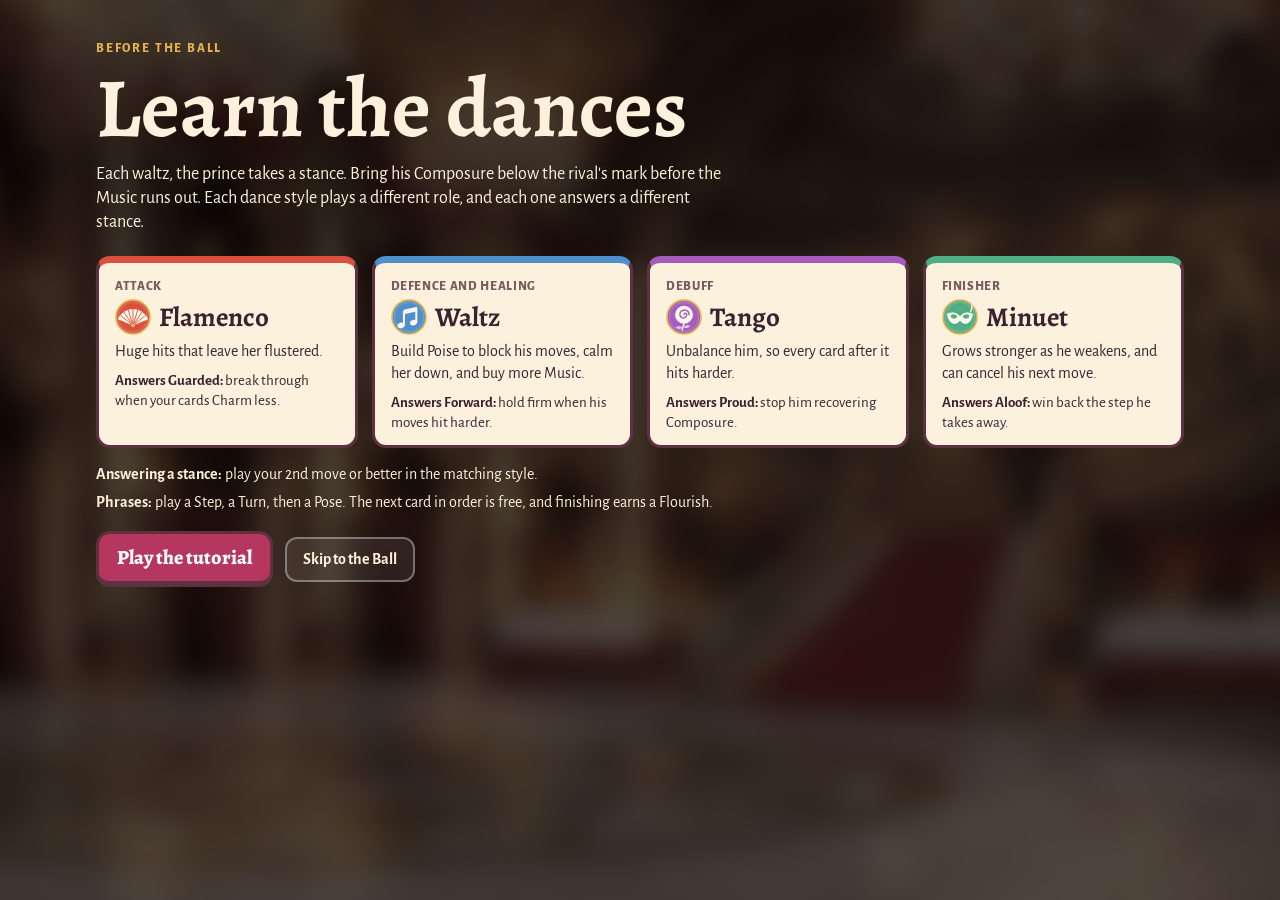
==== commit ab99640b: "Add Luna's tutorial and sound effects Add a one-round tutorial guided by Luna, with a spotlight on e" ====
--- a/webapp/index.html
+++ b/webapp/index.html
@@ -44,7 +44,10 @@
         <p><strong>Answering a stance:</strong> play your 2nd move or better in the matching style.</p>
         <p><strong>Phrases:</strong> play a Step, a Turn, then a Pose. The next card in order is free, and finishing earns a Flourish.</p>
       </div>
-      <button id="introGo" class="end-button">Choose your Dance Card</button>
+      <div class="intro-actions">
+        <button id="introTutorial" class="end-button">Play the tutorial</button>
+        <button id="introGo" class="plain-button">Skip to the Ball</button>
+      </div>
     </div>
   </section>
 
@@ -190,6 +193,17 @@
       <div id="keyPetals" class="key-petals" aria-hidden="true"></div>
     </div>
 
+    <div id="coachSpot" class="coach-spot"></div>
+    <div id="coach" class="coach" hidden>
+      <img class="coach-portrait" src="assets/reference/guide.png" alt="Luna, your guide, a small dark cat">
+      <div class="coach-bubble">
+        <strong class="coach-name">Luna</strong>
+        <span id="coachLabel"></span>
+        <p id="coachText"></p>
+        <button id="coachNext" class="end-button">Next</button>
+      </div>
+    </div>
+
     <div id="banner" class="banner" hidden></div>
     <button id="skip" class="pill-button skip" hidden>Skip</button>
   </section>
--- a/webapp/style.css
+++ b/webapp/style.css
@@ -540,3 +540,27 @@
 @media (max-width: 900px) {
   .card .beat-tag { position: static; align-self: flex-start; margin-bottom: 2px; }
 }
+
+/* The tutorial coach */
+.intro-actions { display: flex; gap: 12px; align-items: center; flex-wrap: wrap; }
+.plain-button { color: var(--cream); background: rgba(255, 255, 255, .08); border: 2px solid rgba(255, 255, 255, .35); border-radius: 12px; padding: 10px 16px; font-weight: 700; }
+.plain-button:hover { background: rgba(255, 255, 255, .18); }
+.coach { position: absolute; top: 44px; left: 50%; transform: translateX(-50%); z-index: 15; width: min(780px, 92vw); display: flex; gap: 20px; align-items: flex-start; }
+.coach[hidden] { display: none; }
+.coach-name { display: block; font-family: "Alegreya", serif; font-size: 20px; line-height: 1.1; color: var(--plum); }
+.coach-portrait { flex: none; width: 112px; height: 112px; object-fit: cover; object-position: 50% 45%; margin-top: 2px; border: 3px solid var(--gold); outline: 3px solid var(--edge); border-radius: 50%; box-shadow: 0 10px 28px rgba(0, 0, 0, .5); }
+.coach-bubble { position: relative; flex: 1; min-width: 0; padding: 12px 18px; background: #fff8ea; border: 3px solid var(--gold); outline: 3px solid var(--edge); border-radius: 14px; box-shadow: 0 10px 28px rgba(0, 0, 0, .5); animation: speechIn .2s ease-out; }
+.coach-bubble::before { content: ""; position: absolute; left: -15px; top: 34px; width: 22px; height: 22px; background: #fff8ea; border-left: 3px solid var(--gold); border-bottom: 3px solid var(--gold); transform: rotate(45deg); }
+.coach span { font-size: 12px; font-weight: 800; letter-spacing: .05em; text-transform: uppercase; color: var(--plum); }
+.coach p { margin: 2px 0 8px; font-size: clamp(16px, 1.2vw, 19px); font-weight: 600; }
+.coach .end-button { padding: 5px 20px; font-size: 17px; border-bottom-width: 4px; }
+.coach-spot { position: fixed; z-index: 13; pointer-events: none; opacity: 0; box-shadow: 0 0 0 200vmax rgba(10, 3, 8, .72); transition: opacity .2s; }
+.coach-spot.on { opacity: 1; }
+.coach-target { outline: 4px solid #ffd54a !important; outline-offset: 3px; box-shadow: 0 0 26px 6px rgba(255, 213, 74, .85) !important; animation: coachPulse 1.1s ease-in-out infinite; z-index: 11; }
+#hand .card.coach-target { transform: translateY(-34px); }
+@keyframes coachPulse { 50% { box-shadow: 0 0 12px 2px rgba(255, 213, 74, .5); } }
+.in-tutorial .speech { top: 262px; }
+.in-tutorial .her-speech { top: 300px; }
+.in-tutorial .intent { top: 200px; }
+@media (max-width: 900px) { .coach { position: fixed; top: 8px; gap: 12px; } .coach-portrait { width: 64px; height: 64px; } .coach-bubble::before { top: 16px; } .in-tutorial .speech, .in-tutorial .intent { top: auto; } }
+@media (prefers-reduced-motion: reduce) { .coach-target { animation: none; } }
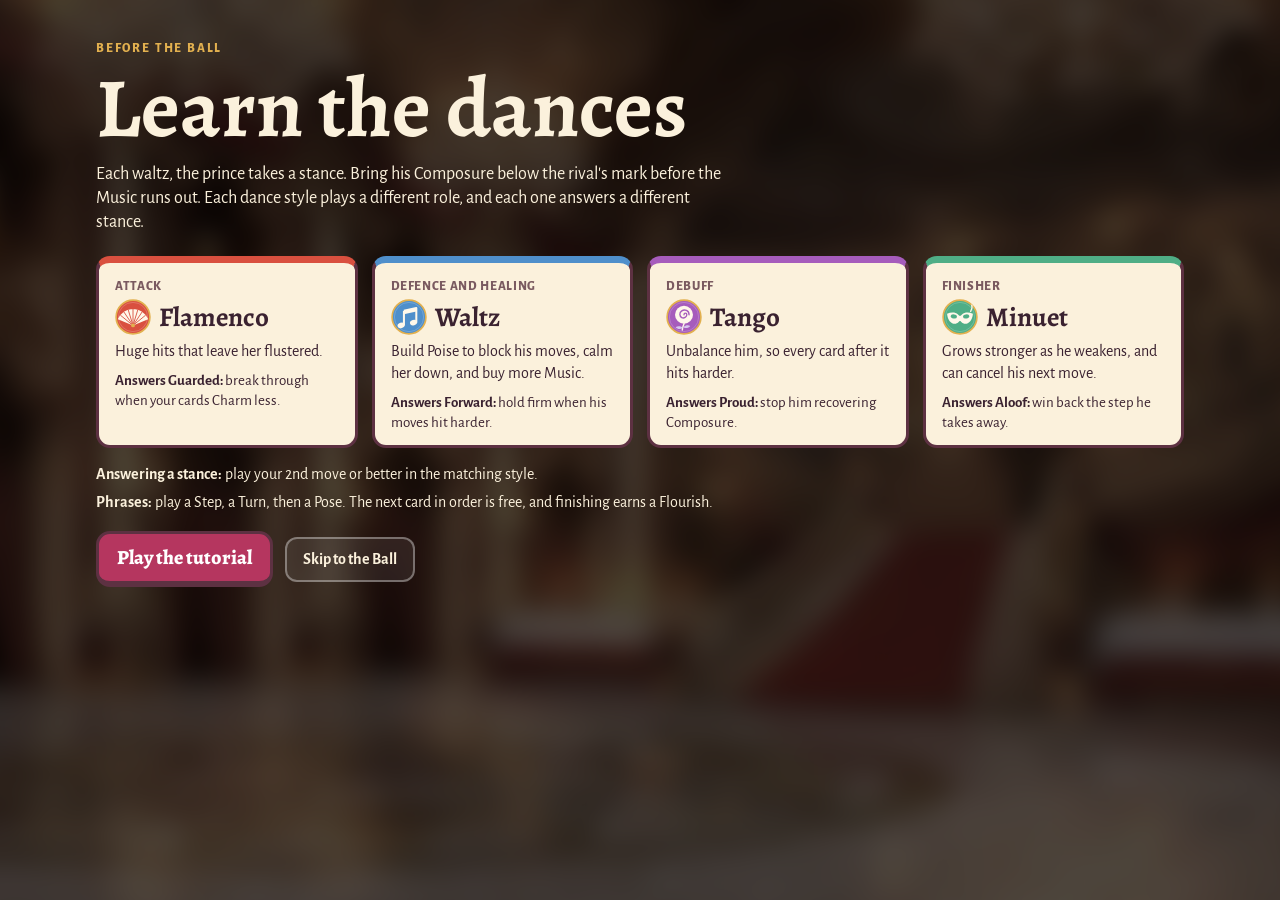
==== commit fae58e9c: "Explain the player's role on the select screen Co-Authored-By: Claude Opus 5.5 <noreply@anthropic.co" ====
--- a/webapp/index.html
+++ b/webapp/index.html
@@ -55,6 +55,7 @@
     <div class="setup-inner">
       <p class="eyebrow">Proof of concept</p>
       <h1>The Ball</h1>
+      <p class="who">You are a lady in waiting. Tonight, you guide your mistress through the Ball to win the prince's heart before her rival does.</p>
       <p class="lede">Three rounds of three waltzes with the prince. Before each round, the rival dances with him, and where she leaves his Composure sets your gold mark. Beat it before the Music runs out to earn Hearts, or reach 0 to sweep him off his feet. Your total Hearts decide how the night ends.</p>
       <h2>Choose your Dance Card</h2>
       <div id="builds" class="builds"></div>
--- a/webapp/style.css
+++ b/webapp/style.css
@@ -541,6 +541,8 @@
   .card .beat-tag { position: static; align-self: flex-start; margin-bottom: 2px; }
 }
 
+.who { margin: 0 0 10px; font-family: var(--display); font-size: clamp(19px, 1.6vw, 24px); font-weight: 700; color: var(--gold); }
+
 /* The tutorial coach */
 .intro-actions { display: flex; gap: 12px; align-items: center; flex-wrap: wrap; }
 .plain-button { color: var(--cream); background: rgba(255, 255, 255, .08); border: 2px solid rgba(255, 255, 255, .35); border-radius: 12px; padding: 10px 16px; font-weight: 700; }
